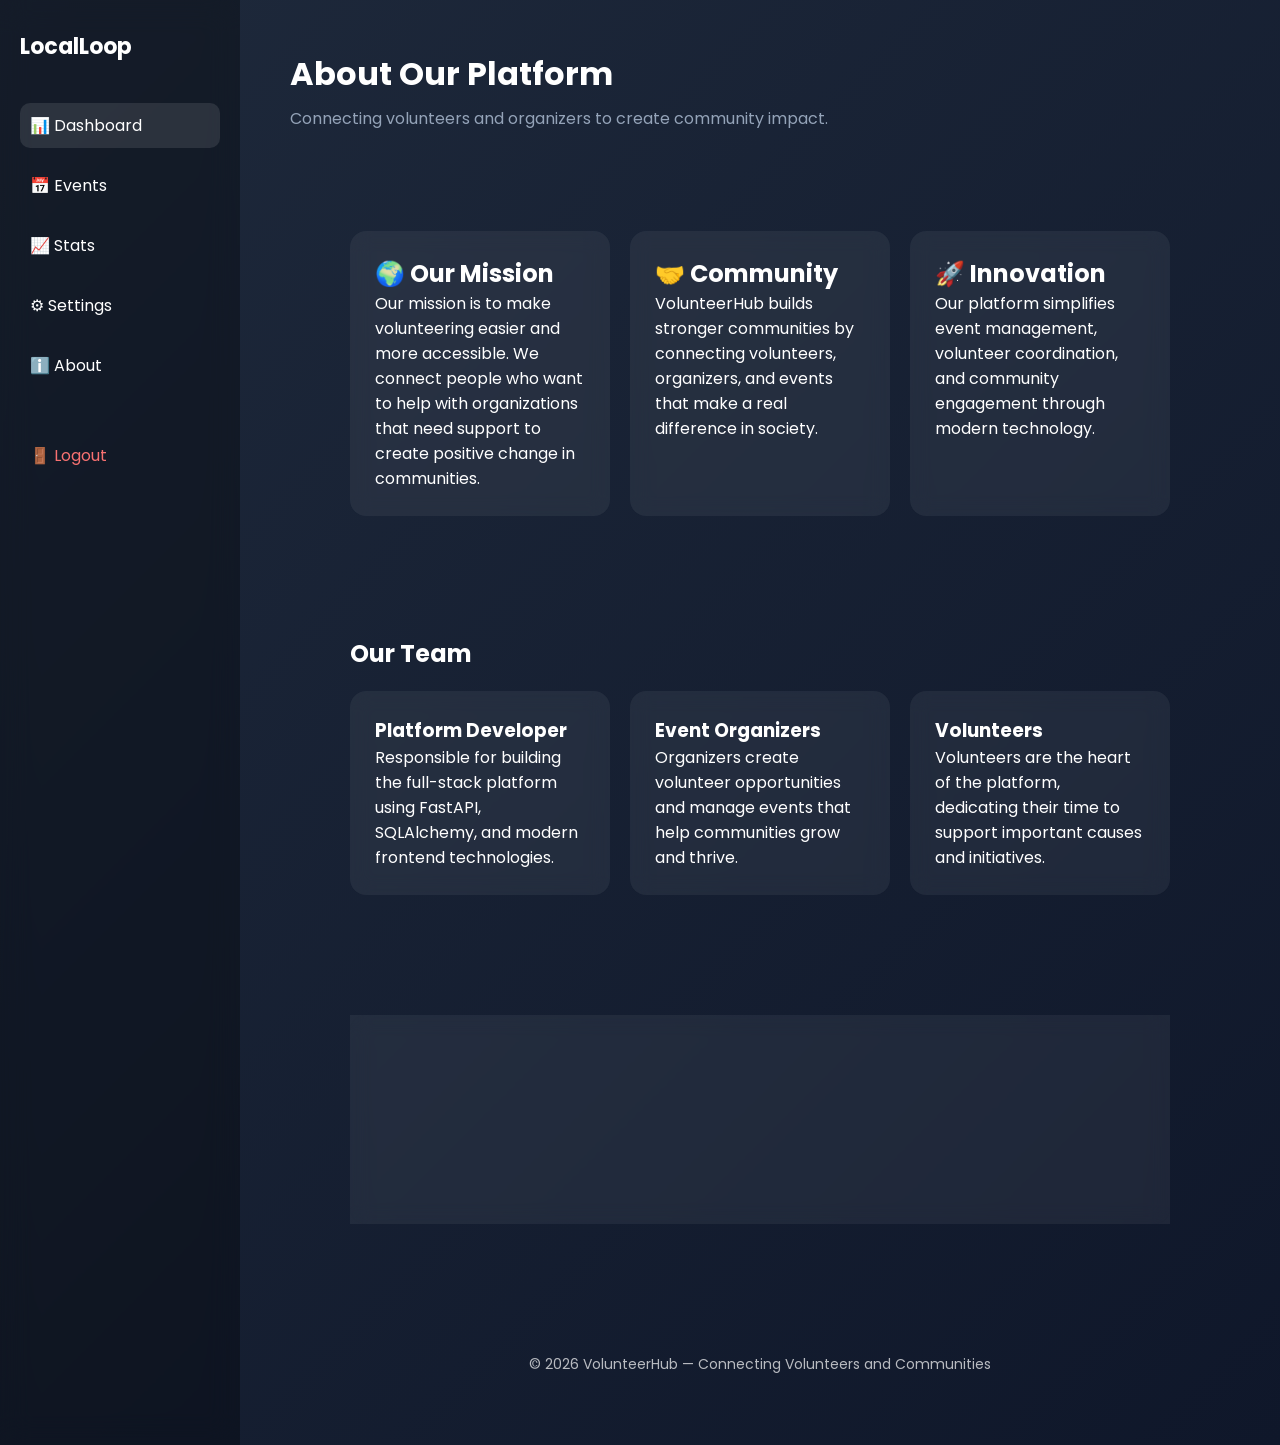
==== frontend/about.html @ f2a22d1f "." ====
<!DOCTYPE html>
<html lang="en">
<head>
<meta charset="UTF-8">
<title>About | VolunteerHub</title>
<meta name="viewport" content="width=device-width, initial-scale=1.0">
  <link rel="stylesheet" href="css/style.css">
<link href="https://fonts.googleapis.com/css2?family=Poppins:wght@300;400;600;700&display=swap" rel="stylesheet">
</head>
<script src="js/theme.js"></script>
<body>

<div class="dashboard-layout">

  <aside class="sidebar">
    <div class="logo">LocalLoop</div>

    <nav>
      <a href="dashboard.html" class="active">📊 Dashboard</a>
      <a href="events.html">📅 Events</a>
      <a href="stats.html">📈 Stats</a>
      <a href="setting.html">⚙ Settings</a>
      <a href="about.html">ℹ️ About</a>
      <a href="index.html" class="logout">🚪 Logout</a>
    </nav>

</aside>



<main class="dashboard-content">

<div class="dashboard-header">
<h1>About Our Platform</h1>
<p>Connecting volunteers and organizers to create community impact.</p>
</div>



<section class="container">

<div class="grid">

<div class="card">
<h2>🌍 Our Mission</h2>
<p>
Our mission is to make volunteering easier and more accessible.
We connect people who want to help with organizations that need
support to create positive change in communities.
</p>
</div>

<div class="card">
<h2>🤝 Community</h2>
<p>
VolunteerHub builds stronger communities by connecting volunteers,
organizers, and events that make a real difference in society.
</p>
</div>

<div class="card">
<h2>🚀 Innovation</h2>
<p>
Our platform simplifies event management, volunteer coordination,
and community engagement through modern technology.
</p>
</div>

</div>

</section>



<section class="container">

<h2 style="margin-bottom:20px;">Our Team</h2>

<div class="grid">

<div class="card">
<h3>Platform Developer</h3>
<p>
Responsible for building the full-stack platform using FastAPI,
SQLAlchemy, and modern frontend technologies.
</p>
</div>

<div class="card">
<h3>Event Organizers</h3>
<p>
Organizers create volunteer opportunities and manage events
that help communities grow and thrive.
</p>
</div>

<div class="card">
<h3>Volunteers</h3>
<p>
Volunteers are the heart of the platform, dedicating their time
to support important causes and initiatives.
</p>
</div>

</div>

</section>



<section class="container">

<div class="card">

<h2>Contact</h2>

<p>Email: support@volunteerhub.com</p>
<p>Location: Pristina, Kosovo</p>

<br>

<a href="events.html" class="button primary">
Browse Events
</a>

</div>

</section>


<footer class="footer">
© 2026 VolunteerHub — Connecting Volunteers and Communities
</footer>

</main>

</div>

</body>
</html>
---- frontend/css/style.css ----
* {
    margin: 0;
    padding: 0;
    box-sizing: border-box;
}

:root {
    --primary: #3b82f6;
    --primary-dark: #1e40af;
    --background: #0f172a;
    --background-light: #1e293b;
    --card: rgba(255,255,255,0.06);
    --card-hover: rgba(255,255,255,0.1);
    --muted: #94a3b8;
    --radius: 16px;
}

body {
    font-family: 'Poppins', sans-serif;
    background: linear-gradient(135deg, var(--background-light), var(--background));
    color: white;
    min-height: 100vh;
}



.navbar {
    display: flex;
    justify-content: space-between;
    align-items: center;
    padding: 20px 60px;
    background: rgba(255,255,255,0.05);
    backdrop-filter: blur(10px);
}

.navbar a {
    color: white;
    text-decoration: none;
    margin-left: 20px;
    transition: 0.3s;
}

.navbar a:hover,
.navbar a.active {
    color: var(--primary);
}

.logo {
    font-size: 22px;
    font-weight: 700;
}



.hero {
    text-align: center;
    padding: 150px 20px;
}

.hero h1 {
    font-size: 48px;
    margin-bottom: 20px;
}

.hero p {
    font-size: 18px;
    opacity: 0.8;
    margin-bottom: 30px;
}



.button,
.btn-primary {
    display: inline-block;
    padding: 12px 20px;
    border-radius: 10px;
    border: none;
    font-weight: 600;
    cursor: pointer;
    transition: 0.3s;
    text-decoration: none;
}

.button.primary,
.btn-primary {
    background: var(--primary);
    color: white;
}

.button.primary:hover,
.btn-primary:hover {
    background: var(--primary-dark);
    transform: translateY(-2px);
}

.button.secondary {
    background: rgba(255,255,255,0.1);
    color: white;
}

.button.secondary:hover {
    background: var(--card-hover);
}

.button.outline {
    background: transparent;
    border: 2px solid var(--primary);
    color: var(--primary);
}

.button.outline:hover {
    background: var(--primary);
    color: white;
}



.dashboard-layout {
    display: flex;
    min-height: 100vh;
}


.sidebar {
    width: 240px;
    background: rgba(0,0,0,0.3);
    backdrop-filter: blur(15px);
    padding: 30px 20px;
}

.sidebar .logo {
    margin-bottom: 40px;
}

.sidebar nav {
    display: flex;
    flex-direction: column;
    gap: 15px;
}

.sidebar nav a {
    color: white;
    text-decoration: none;
    padding: 10px;
    border-radius: 10px;
    transition: 0.3s;
}

.sidebar nav a:hover,
.sidebar nav a.active {
    background: var(--card-hover);
}

.sidebar .logout {
    margin-top: 30px;
    color: #f87171;
}


.dashboard-content {
    flex: 1;
    padding: 50px;
}

.dashboard-header {
    margin-bottom: 40px;
}

.dashboard-header h1 {
    font-size: 32px;
}

.dashboard-header p {
    color: var(--muted);
    margin-top: 8px;
}


.stats-grid {
    display: grid;
    grid-template-columns: repeat(auto-fit, minmax(200px, 1fr));
    gap: 20px;
    margin-bottom: 50px;
}

.stat-card {
    background: var(--card);
    padding: 30px;
    border-radius: var(--radius);
    text-align: center;
    backdrop-filter: blur(15px);
    transition: 0.3s;
}

.stat-card:hover {
    transform: translateY(-5px);
    background: var(--card-hover);
}

.stat-card h2 {
    font-size: 32px;
    margin-bottom: 10px;
}

.stat-card p {
    color: var(--muted);
}

.stat-card.highlight {
    background: var(--primary);
}



.quick-actions {
    margin-bottom: 50px;
}

.quick-actions h2 {
    margin-bottom: 20px;
}

.action-buttons {
    display: flex;
    gap: 20px;
    flex-wrap: wrap;
}



.recent-activity h2 {
    margin-bottom: 20px;
}

.activity-item {
    background: var(--card);
    padding: 15px 20px;
    border-radius: 12px;
    margin-bottom: 15px;
    display: flex;
    justify-content: space-between;
    align-items: center;
    transition: 0.3s;
}

.activity-item:hover {
    background: var(--card-hover);
}

.activity-item span {
    font-size: 13px;
    color: var(--muted);
}



.container {
    padding: 60px;
}

.grid {
    display: grid;
    grid-template-columns: repeat(auto-fit, minmax(260px, 1fr));
    gap: 20px;
}

.card,
.event-card {
    background: var(--card);
    padding: 25px;
    border-radius: var(--radius);
    backdrop-filter: blur(10px);
    transition: 0.3s;
}

.card:hover,
.event-card:hover {
    background: var(--card-hover);
    transform: translateY(-5px);
}

.event-date {
    font-size: 14px;
    color: var(--muted);
    margin-bottom: 10px;
}



.footer {
    text-align: center;
    padding: 20px;
    margin-top: 50px;
    opacity: 0.7;
    font-size: 14px;
}


@media (max-width: 900px) {
    .dashboard-layout {
        flex-direction: column;
    }

    .sidebar {
        width: 100%;
        display: flex;
        justify-content: space-between;
        align-items: center;
    }

    .sidebar nav {
        flex-direction: row;
        gap: 10px;
    }

    .dashboard-content {
        padding: 30px;
    }
}


.centered {
    display: flex;
    justify-content: center;
    align-items: center;
    min-height: 100vh;
    padding: 20px;
}


.centered .card {
    width: 100%;
    max-width: 400px;
    background: var(--card);
    backdrop-filter: blur(20px);
    padding: 40px;
    border-radius: var(--radius);
    box-shadow: 0 15px 40px rgba(0,0,0,0.5);
    animation: fadeIn 0.6s ease;
}

.centered .card h2 {
    text-align: center;
    margin-bottom: 25px;
    font-weight: 600;
}



.centered input {
    width: 100%;
    padding: 12px 15px;
    margin-bottom: 15px;
    border-radius: 10px;
    border: none;
    outline: none;
    background: rgba(255,255,255,0.08);
    color: white;
    font-size: 14px;
    transition: 0.3s;
}

.centered input:focus {
    background: rgba(255,255,255,0.12);
    box-shadow: 0 0 0 2px var(--primary);
}


.btn-primary.full {
    width: 100%;
}



.small-link {
    margin-top: 20px;
    text-align: center;
    font-size: 14px;
    color: var(--muted);
}

.small-link a {
    color: var(--primary);
    text-decoration: none;
    font-weight: 500;
}

.small-link a:hover {
    text-decoration: underline;
}



.role-select {
    display: flex;
    gap: 15px;
    margin-bottom: 20px;
}

.role-card {
    flex: 1;
    padding: 15px;
    border-radius: 14px;
    background: rgba(255,255,255,0.05);
    cursor: pointer;
    transition: 0.3s;
    border: 2px solid transparent;
}

.role-card:hover {
    background: rgba(255,255,255,0.1);
}

.role-card input {
    display: none;
}

.role-card h3 {
    margin-bottom: 5px;
    font-size: 15px;
}

.role-card p {
    font-size: 12px;
    color: var(--muted);
}



.role-card:has(input:checked) {
    border-color: var(--primary);
    background: rgba(59,130,246,0.15);
}



@keyframes fadeIn {
    from {
        opacity: 0;
        transform: translateY(15px);
    }
    to {
        opacity: 1;
        transform: translateY(0);
    }
}



body.light-mode {
    background: #f1f5f9;
    color: #111827;
}

body.light-mode .sidebar {
    background: #e2e8f0;
}

body.light-mode .sidebar nav a {
    color: #111827;
}

body.light-mode .sidebar nav a.active {
    background: #cbd5e1;
}

body.light-mode .card,
body.light-mode .event-card,
body.light-mode .stat-card {
    background: white;
    color: #111827;
    box-shadow: 0 10px 25px rgba(0,0,0,.08);
}

body.light-mode .button.primary {
    background: #2563eb;
}



body.light-mode .button.outline {
    border-color: #2563eb;
    color: #2563eb;
}
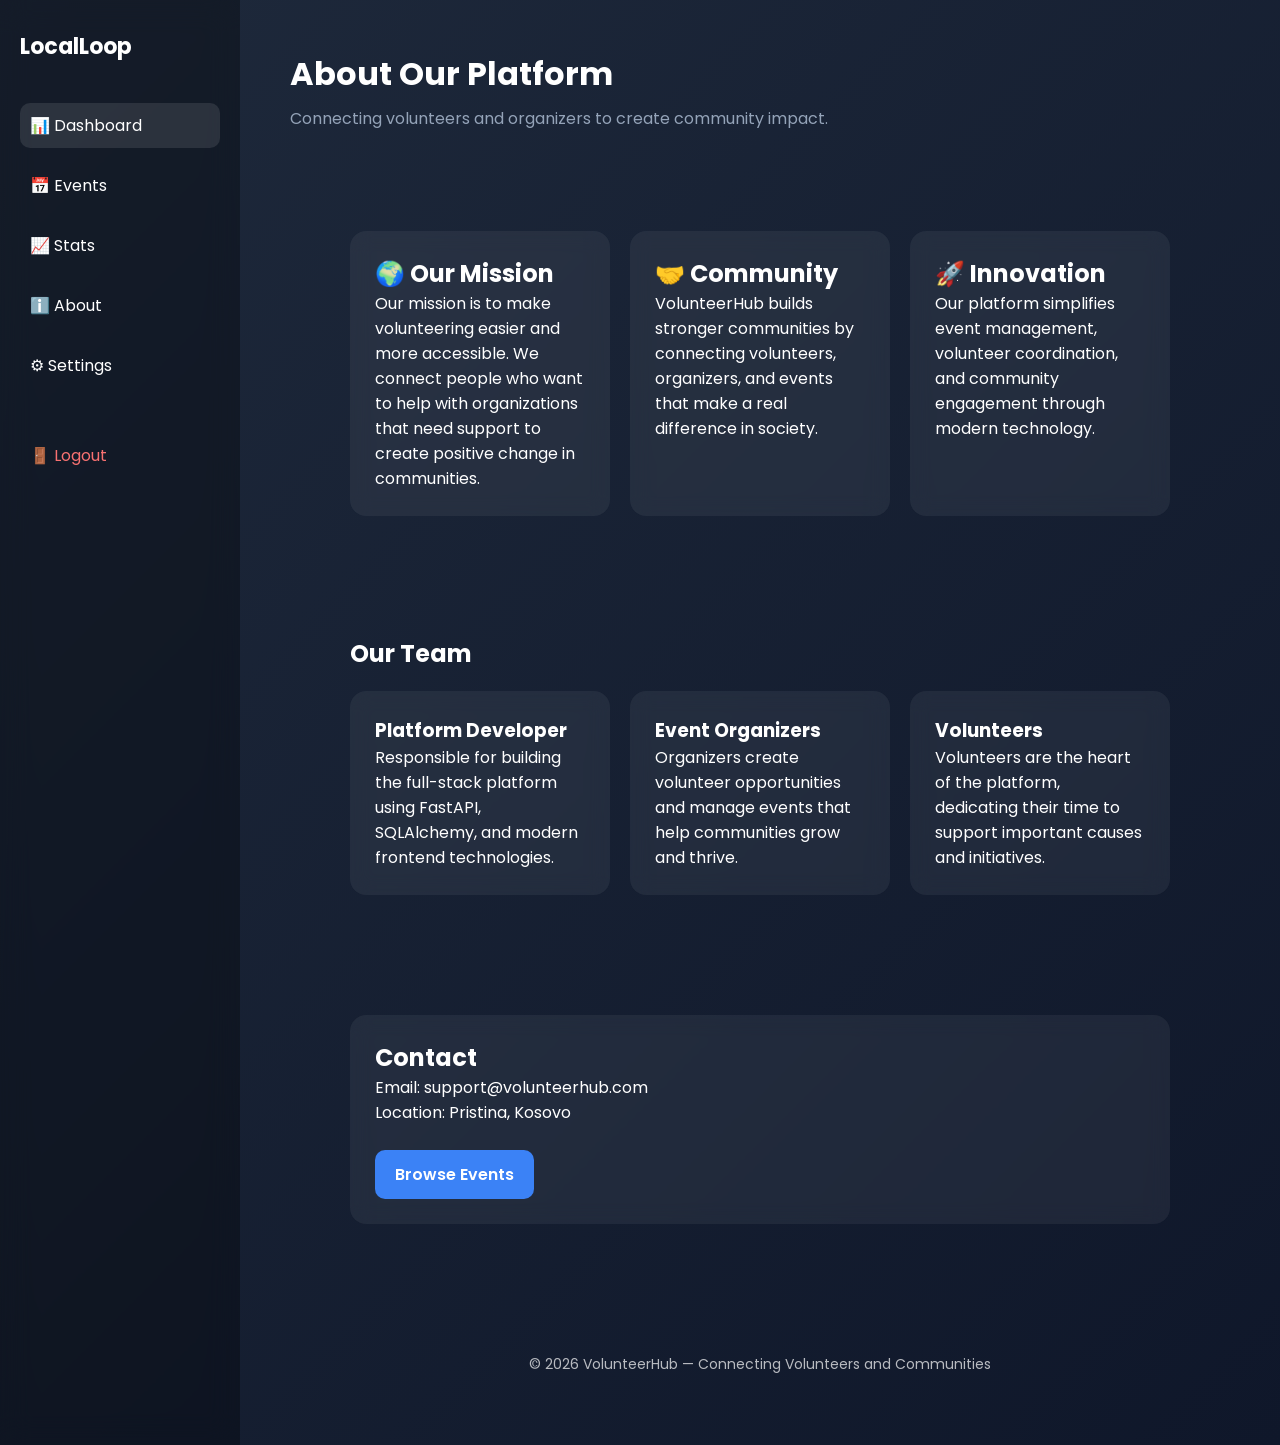
==== commit 6c441942: "." ====
--- a/frontend/about.html
+++ b/frontend/about.html
@@ -19,8 +19,8 @@
       <a href="dashboard.html" class="active">📊 Dashboard</a>
       <a href="events.html">📅 Events</a>
       <a href="stats.html">📈 Stats</a>
+      <a href="about.html">ℹ️ About</a>
       <a href="setting.html">⚙ Settings</a>
-      <a href="about.html">ℹ️ About</a>
       <a href="index.html" class="logout">🚪 Logout</a>
     </nav>
 
